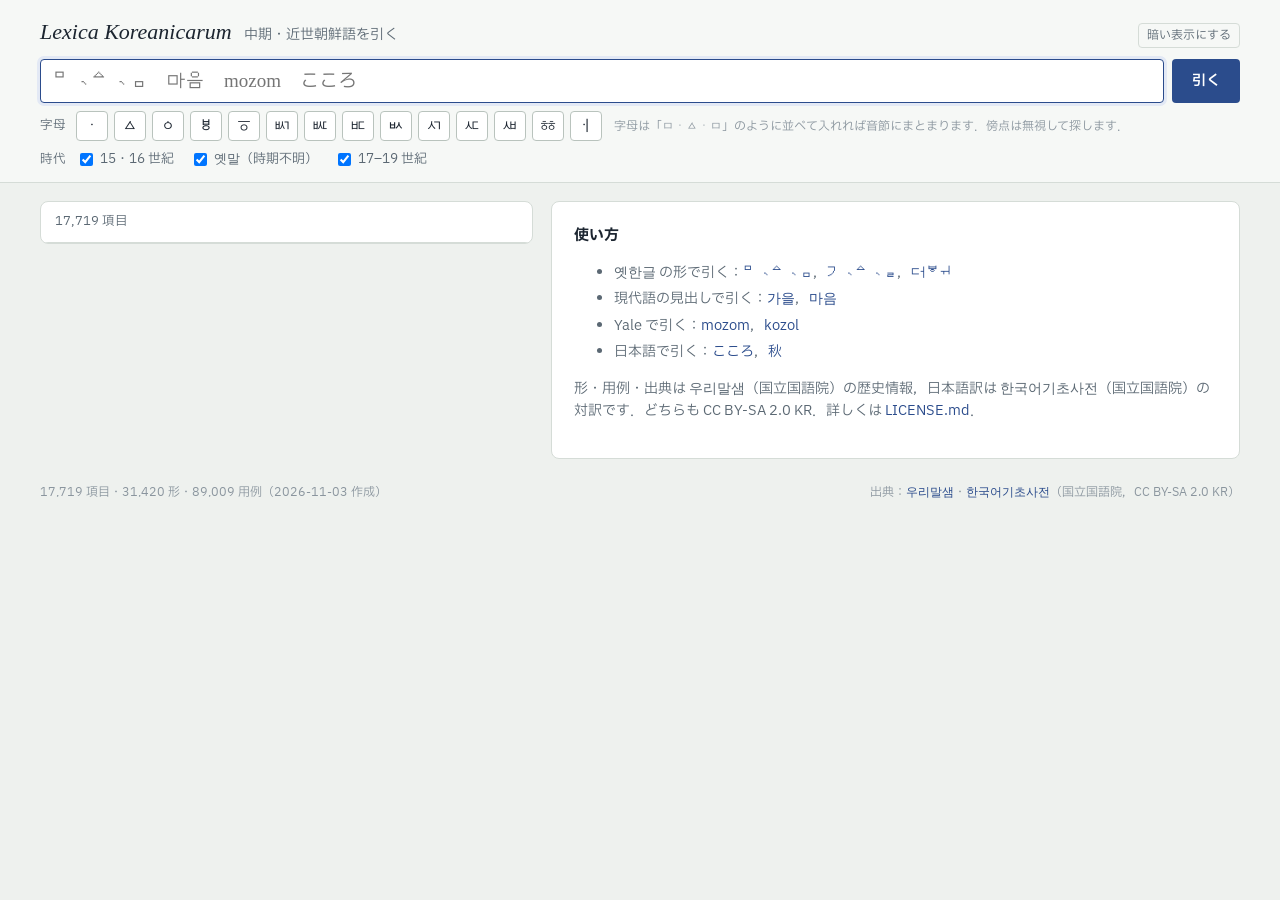
==== index.html @ c5886bed "中期・近世朝鮮語の検索サイト（初版） Co-Authored-By: Claude Opus 5.5 <noreply@anthropic.com> Claude-Session: https://c" ====
<!DOCTYPE html>
<html lang="ja">
<head>
<meta charset="UTF-8">
<meta name="viewport" content="width=device-width, initial-scale=1.0">
<title>中期朝鮮語を引く — Lexica Koreanicarum</title>
<meta name="description" content="우리말샘（国立国語院）の歴史情報から，15–19 世紀の朝鮮語の形と用例を引く検索ページ．">
<link rel="preconnect" href="https://fonts.googleapis.com">
<link rel="preconnect" href="https://fonts.gstatic.com" crossorigin>
<link rel="stylesheet" href="https://fonts.googleapis.com/css2?family=IBM+Plex+Sans+JP:wght@400;500;600&display=swap">
<link rel="stylesheet" href="site.css">
</head>
<body>
<header class="top">
  <div class="wrap top-row">
    <div class="mark"><span class="mark-title">Lexica Koreanicarum</span><span class="mark-sub">中期・近世朝鮮語を引く</span></div>
    <button type="button" class="link-btn" id="theme">暗い表示にする</button>
  </div>
  <div class="wrap">
    <form id="f" class="query" autocomplete="off" role="search">
      <input id="q" class="field big" type="search" placeholder="ᄆᆞᅀᆞᆷ　마음　mozom　こころ" aria-label="語を入れる" autofocus>
      <button class="btn" type="submit">引く</button>
    </form>
    <div class="palette" aria-label="옛한글 の字母を入れる">
      <span class="label">字母</span>
      <button type="button" data-ins="ㆍ" title="아래아">ㆍ</button><button type="button" data-ins="ㅿ" title="반치음">ㅿ</button>
      <button type="button" data-ins="ㆁ" title="옛이응">ㆁ</button><button type="button" data-ins="ㅸ" title="순경음 비읍">ㅸ</button>
      <button type="button" data-ins="ㆆ" title="여린히읗">ㆆ</button><button type="button" data-ins="ㅴ" title="ㅂㅅㄱ">ㅴ</button>
      <button type="button" data-ins="ㅵ" title="ㅂㅅㄷ">ㅵ</button><button type="button" data-ins="ㅳ" title="ㅂㄷ">ㅳ</button>
      <button type="button" data-ins="ㅄ" title="ㅂㅅ">ㅄ</button><button type="button" data-ins="ㅺ" title="ㅅㄱ">ㅺ</button>
      <button type="button" data-ins="ㅼ" title="ㅅㄷ">ㅼ</button><button type="button" data-ins="ㅽ" title="ㅅㅂ">ㅽ</button>
      <button type="button" data-ins="ㆅ" title="쌍히읗">ㆅ</button><button type="button" data-ins="ㆎ" title="ㆍ+ㅣ">ㆎ</button>
      <span class="hint">字母は「ㅁㆍㅿㆍㅁ」のように並べて入れれば音節にまとまります．傍点は無視して探します．</span>
    </div>
    <div class="stages" role="group" aria-label="時代で絞る">
      <span class="label">時代</span>
      <label><input type="checkbox" value="L" checked> 15・16 世紀</label>
      <label><input type="checkbox" value="O" checked> 옛말（時期不明）</label>
      <label><input type="checkbox" value="E" checked> 17–19 世紀</label>
    </div>
  </div>
</header>
<main class="wrap main">
  <section class="pane list-pane" aria-label="結果"><div class="pane-head"><span id="info">読み込み中…</span></div><ul id="results" class="list"></ul></section>
  <section class="pane detail-pane" aria-label="項目" id="detail">
    <div class="empty">
      <h2>使い方</h2>
      <ul>
        <li>옛한글 の形で引く：<a href="#q=ᄆᆞᅀᆞᆷ">ᄆᆞᅀᆞᆷ</a>，<a href="#q=ᄀᆞᅀᆞᆯ">ᄀᆞᅀᆞᆯ</a>，<a href="#q=더ᄫᅱ">더ᄫᅱ</a></li>
        <li>現代語の見出しで引く：<a href="#q=가을">가을</a>，<a href="#q=마음">마음</a></li>
        <li>Yale で引く：<a href="#q=mozom">mozom</a>，<a href="#q=kozol">kozol</a></li>
        <li>日本語で引く：<a href="#q=こころ">こころ</a>，<a href="#q=秋">秋</a></li>
      </ul>
      <p class="muted">形・用例・出典は 우리말샘（国立国語院）の歴史情報，日本語訳は 한국어기초사전（国立国語院）の対訳です．どちらも CC BY-SA 2.0 KR．詳しくは <a href="LICENSE.md">LICENSE.md</a>．</p>
    </div>
  </section>
</main>
<footer class="wrap foot">
  <span id="meta"></span>
  <span>出典：<a href="https://opendict.korean.go.kr/" rel="noopener">우리말샘</a>・<a href="https://krdict.korean.go.kr/" rel="noopener">한국어기초사전</a>（国立国語院，CC BY-SA 2.0 KR）</span>
</footer>
<script src="site.js"></script>
</body>
</html>
---- site.css ----
/* Lexica Koreanicarum — 中期朝鮮語検索（静的サイト）．本体 UI と同じ色と書体 */
:root {
  --paper: #EEF1EE; --surface: #FFFFFF; --surface-2: #F6F8F6; --ink: #1C2530; --muted: #5B6873; --faint: #8A959E;
  --rule: #D5DCD7; --rule-strong: #B9C3BD; --indigo: #2B4C8C; --indigo-soft: #E3E9F5; --celadon: #4F806B; --celadon-soft: #DDEBE3;
  --ochre: #F0DC95; --ochre-ink: #6E5612; --plum: #5A3E8E; --plum-soft: #F1EDF8;
  --font-ui: "IBM Plex Sans JP", "Yu Gothic UI", "Hiragino Sans", "Noto Sans CJK JP", "Noto Sans JP", system-ui, sans-serif;
  --font-hangul: "Noto Serif CJK KR", "Source Han Serif K", "Noto Serif KR", "HCR Batang", "함초롬바탕", "Noto Sans CJK KR", "Malgun Gothic", serif;
  --font-ipa: "Charis SIL", "Gentium Plus", "Doulos SIL", "Noto Serif", "Times New Roman", serif;
}
@media (prefers-color-scheme: dark) { :root:not([data-theme="light"]) {
  --paper: #12171C; --surface: #1A2027; --surface-2: #1F262E; --ink: #E2E7EA; --muted: #9AA6B0; --faint: #6F7B85; --rule: #2B343D; --rule-strong: #3A4550;
  --indigo: #93AEE8; --indigo-soft: #233150; --celadon: #8EC3AB; --celadon-soft: #1F3530; --ochre: #5C4B1C; --ochre-ink: #F1DC9B; --plum: #C3B2E8; --plum-soft: #2A2438; } }
:root[data-theme="dark"] {
  --paper: #12171C; --surface: #1A2027; --surface-2: #1F262E; --ink: #E2E7EA; --muted: #9AA6B0; --faint: #6F7B85; --rule: #2B343D; --rule-strong: #3A4550;
  --indigo: #93AEE8; --indigo-soft: #233150; --celadon: #8EC3AB; --celadon-soft: #1F3530; --ochre: #5C4B1C; --ochre-ink: #F1DC9B; --plum: #C3B2E8; --plum-soft: #2A2438; }
* { box-sizing: border-box; }
[hidden] { display: none !important; }
html, body { margin: 0; }
body { background: var(--paper); color: var(--ink); font: 14px/1.6 var(--font-ui); -webkit-font-smoothing: antialiased; }
a { color: var(--indigo); text-decoration: none; }
a:hover { text-decoration: underline; text-underline-offset: 3px; }
:focus-visible { outline: 2px solid var(--indigo); outline-offset: 2px; border-radius: 2px; }
.hangul { font-family: var(--font-hangul); }
.ipa { font-family: var(--font-ipa); }
.muted { color: var(--muted); } .faint { color: var(--faint); }
.wrap { max-width: 1240px; margin: 0 auto; padding: 0 20px; }

.top { background: var(--surface-2); border-bottom: 1px solid var(--rule); padding: 14px 0 12px; position: sticky; top: 0; z-index: 5; }
.top-row { display: flex; align-items: baseline; justify-content: space-between; margin-bottom: 10px; }
.mark { display: flex; align-items: baseline; gap: 12px; flex-wrap: wrap; }
.mark-title { font-family: var(--font-ipa); font-style: italic; font-size: 22px; }
.mark-sub { color: var(--muted); }
.link-btn { background: none; border: 1px solid var(--rule); border-radius: 4px; color: var(--muted); padding: 2px 8px; cursor: pointer; font: inherit; font-size: 12px; }
.query { display: flex; gap: 8px; }
.field { height: 44px; padding: 0 12px; border: 1px solid var(--rule-strong); border-radius: 4px; background: var(--surface); color: var(--ink); font: inherit; }
.field.big { flex: 1; font-size: 19px; font-family: var(--font-hangul), var(--font-ui); }
.field:focus { border-color: var(--indigo); outline: none; box-shadow: 0 0 0 3px var(--indigo-soft); }
.btn { height: 44px; padding: 0 20px; border: 0; border-radius: 4px; background: var(--indigo); color: var(--surface); font: inherit; font-weight: 600; cursor: pointer; }
.palette, .stages { display: flex; flex-wrap: wrap; gap: 4px 6px; align-items: center; margin-top: 8px; font-size: 13px; }
.palette button { font-family: var(--font-hangul); font-size: 16px; min-width: 32px; height: 30px; border: 1px solid var(--rule-strong); border-radius: 4px; background: var(--surface); color: var(--ink); cursor: pointer; }
.palette button:hover { border-color: var(--indigo); color: var(--indigo); }
.palette .hint { color: var(--faint); font-size: 12px; margin-left: 6px; }
.stages label { display: inline-flex; gap: 4px; align-items: center; margin-right: 10px; color: var(--muted); cursor: pointer; }
.label { color: var(--muted); font-size: 12.5px; margin-right: 4px; }

.main { display: grid; grid-template-columns: minmax(300px, 5fr) minmax(0, 7fr); gap: 18px; padding-top: 18px; padding-bottom: 24px; align-items: start; }
.pane { background: var(--surface); border: 1px solid var(--rule); border-radius: 8px; min-width: 0; }
.pane-head { padding: 10px 14px; border-bottom: 1px solid var(--rule); color: var(--muted); font-size: 12.5px; }
.list-pane, .detail-pane { max-height: calc(100vh - var(--top-h, 190px) - 40px); overflow: auto; }
.detail-pane { position: sticky; top: calc(var(--top-h, 190px) + 18px); }
.list { list-style: none; margin: 0; padding: 0; }
.item { padding: 10px 14px; border-bottom: 1px solid var(--rule); cursor: pointer; }
.item:hover { background: var(--surface-2); }
.item[aria-selected="true"] { background: var(--indigo-soft); box-shadow: inset 3px 0 0 var(--indigo); }
.item-head { display: flex; gap: 8px; align-items: baseline; flex-wrap: wrap; }
.item-hw { font-family: var(--font-hangul); font-size: 19px; }
.item-old { font-family: var(--font-hangul); font-size: 17px; color: var(--plum); }
.item-ja { font-size: 12.5px; color: var(--muted); }
.item-gl { font-size: 12.5px; color: var(--faint); overflow: hidden; white-space: nowrap; text-overflow: ellipsis; }
.empty { padding: 22px; color: var(--muted); }
.empty h2 { font-size: 15px; color: var(--ink); margin: 0 0 8px; }
.empty li { margin: 4px 0; }

.entry { padding: 18px 20px; }
.entry-hw { font-family: var(--font-hangul); font-size: 34px; line-height: 1.2; }
.entry-hw small { font-size: 15px; color: var(--faint); margin-left: 6px; }
.entry-ja { font-weight: 600; margin-top: 4px; }
.entry-gl { color: var(--muted); max-width: 70ch; margin-top: 4px; }
.tag { display: inline-block; font-size: 11.5px; padding: 0 6px; height: 20px; line-height: 19px; border-radius: 3px; border: 1px solid var(--rule); color: var(--muted); background: var(--surface-2); margin-right: 4px; white-space: nowrap; }
.v-L { color: var(--plum); background: var(--plum-soft); border-color: transparent; font-weight: 600; }
.v-O { color: var(--plum); background: var(--plum-soft); border-color: transparent; }
.v-E { color: var(--indigo); background: var(--indigo-soft); border-color: transparent; font-weight: 600; }
h3 { font-size: 13px; color: var(--muted); font-weight: 600; margin: 22px 0 8px; }
h3 .n { color: var(--faint); font-weight: 400; margin-left: 6px; }
table { border-collapse: collapse; width: 100%; font-size: 13px; }
th { text-align: left; font-weight: 500; color: var(--muted); font-size: 12px; padding: 6px 8px; border-bottom: 1px solid var(--rule-strong); }
td { padding: 6px 8px; border-bottom: 1px solid var(--rule); vertical-align: baseline; }
td.hangul { font-size: 18px; }
td.ctx { font-family: var(--font-hangul); font-size: 15px; line-height: 1.7; }
td.num { white-space: nowrap; color: var(--muted); }
mark { background: var(--ochre); color: var(--ochre-ink); padding: 0 2px; border-radius: 2px; }
.foot { display: flex; justify-content: space-between; gap: 12px; flex-wrap: wrap; color: var(--faint); font-size: 12px; padding-bottom: 24px; }
@media (max-width: 900px) {
  .main { grid-template-columns: minmax(0, 1fr); }
  .list-pane, .detail-pane { max-height: none; position: static; }
  .top { position: static; }
  .palette .hint { display: none; }
}
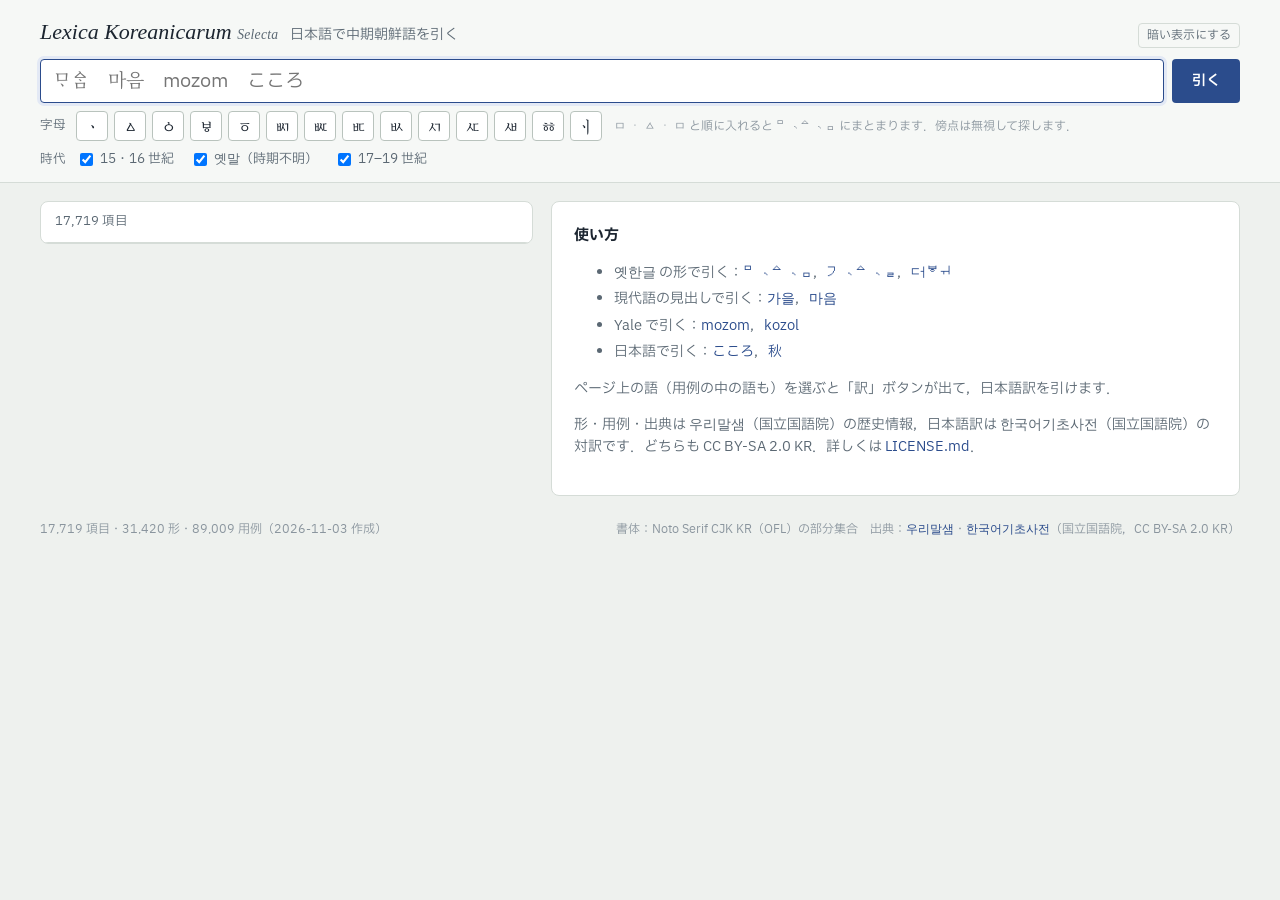
==== commit efef7d0e: "名称を Lexica Koreanicarum Selecta に；옛한글 書体の埋め込み，字母入力の修正，選んだ語の日本語訳 Co-Authored-By: Claude Opus 5.5 <nor" ====
--- a/index.html
+++ b/index.html
@@ -3,8 +3,9 @@
 <head>
 <meta charset="UTF-8">
 <meta name="viewport" content="width=device-width, initial-scale=1.0">
-<title>中期朝鮮語を引く — Lexica Koreanicarum</title>
+<title>日本語で中期朝鮮語を引く — Lexica Koreanicarum Selecta</title>
 <meta name="description" content="우리말샘（国立国語院）の歴史情報から，15–19 世紀の朝鮮語の形と用例を引く検索ページ．">
+<link rel="preload" href="fonts/hangul.woff" as="font" type="font/woff" crossorigin>
 <link rel="preconnect" href="https://fonts.googleapis.com">
 <link rel="preconnect" href="https://fonts.gstatic.com" crossorigin>
 <link rel="stylesheet" href="https://fonts.googleapis.com/css2?family=IBM+Plex+Sans+JP:wght@400;500;600&display=swap">
@@ -13,7 +14,7 @@
 <body>
 <header class="top">
   <div class="wrap top-row">
-    <div class="mark"><span class="mark-title">Lexica Koreanicarum</span><span class="mark-sub">中期・近世朝鮮語を引く</span></div>
+    <div class="mark"><span class="mark-title">Lexica Koreanicarum <span class="mark-selecta">Selecta</span></span><span class="mark-sub">日本語で中期朝鮮語を引く</span></div>
     <button type="button" class="link-btn" id="theme">暗い表示にする</button>
   </div>
   <div class="wrap">
@@ -30,7 +31,7 @@
       <button type="button" data-ins="ㅄ" title="ㅂㅅ">ㅄ</button><button type="button" data-ins="ㅺ" title="ㅅㄱ">ㅺ</button>
       <button type="button" data-ins="ㅼ" title="ㅅㄷ">ㅼ</button><button type="button" data-ins="ㅽ" title="ㅅㅂ">ㅽ</button>
       <button type="button" data-ins="ㆅ" title="쌍히읗">ㆅ</button><button type="button" data-ins="ㆎ" title="ㆍ+ㅣ">ㆎ</button>
-      <span class="hint">字母は「ㅁㆍㅿㆍㅁ」のように並べて入れれば音節にまとまります．傍点は無視して探します．</span>
+      <span class="hint">ㅁ ㆍ ㅿ ㆍ ㅁ と順に入れると ᄆᆞᅀᆞᆷ にまとまります．傍点は無視して探します．</span>
     </div>
     <div class="stages" role="group" aria-label="時代で絞る">
       <span class="label">時代</span>
@@ -51,13 +52,14 @@
         <li>Yale で引く：<a href="#q=mozom">mozom</a>，<a href="#q=kozol">kozol</a></li>
         <li>日本語で引く：<a href="#q=こころ">こころ</a>，<a href="#q=秋">秋</a></li>
       </ul>
+      <p class="muted">ページ上の語（用例の中の語も）を選ぶと「訳」ボタンが出て，日本語訳を引けます．</p>
       <p class="muted">形・用例・出典は 우리말샘（国立国語院）の歴史情報，日本語訳は 한국어기초사전（国立国語院）の対訳です．どちらも CC BY-SA 2.0 KR．詳しくは <a href="LICENSE.md">LICENSE.md</a>．</p>
     </div>
   </section>
 </main>
 <footer class="wrap foot">
   <span id="meta"></span>
-  <span>出典：<a href="https://opendict.korean.go.kr/" rel="noopener">우리말샘</a>・<a href="https://krdict.korean.go.kr/" rel="noopener">한국어기초사전</a>（国立国語院，CC BY-SA 2.0 KR）</span>
+  <span>書体：Noto Serif CJK KR（OFL）の部分集合　出典：<a href="https://opendict.korean.go.kr/" rel="noopener">우리말샘</a>・<a href="https://krdict.korean.go.kr/" rel="noopener">한국어기초사전</a>（国立国語院，CC BY-SA 2.0 KR）</span>
 </footer>
 <script src="site.js"></script>
 </body>
--- a/site.css
+++ b/site.css
@@ -1,10 +1,15 @@
-/* Lexica Koreanicarum — 中期朝鮮語検索（静的サイト）．本体 UI と同じ色と書体 */
+/* Lexica Koreanicarum Selecta — 中期朝鮮語検索（静的サイト）．本体 UI と同じ色と書体 */
+/* 옛한글 を合成表示できる書体（Noto Serif CJK KR の部分集合）．ハングルの範囲だけに使う */
+@font-face {
+  font-family: "LKS Hangul"; src: url("fonts/hangul.woff") format("woff"); font-display: swap;
+  unicode-range: U+1100-11FF, U+302E-302F, U+3130-318F, U+A960-A97F, U+AC00-D7A3, U+D7B0-D7FF, U+25CC;
+}
 :root {
   --paper: #EEF1EE; --surface: #FFFFFF; --surface-2: #F6F8F6; --ink: #1C2530; --muted: #5B6873; --faint: #8A959E;
   --rule: #D5DCD7; --rule-strong: #B9C3BD; --indigo: #2B4C8C; --indigo-soft: #E3E9F5; --celadon: #4F806B; --celadon-soft: #DDEBE3;
   --ochre: #F0DC95; --ochre-ink: #6E5612; --plum: #5A3E8E; --plum-soft: #F1EDF8;
   --font-ui: "IBM Plex Sans JP", "Yu Gothic UI", "Hiragino Sans", "Noto Sans CJK JP", "Noto Sans JP", system-ui, sans-serif;
-  --font-hangul: "Noto Serif CJK KR", "Source Han Serif K", "Noto Serif KR", "HCR Batang", "함초롬바탕", "Noto Sans CJK KR", "Malgun Gothic", serif;
+  --font-hangul: "LKS Hangul", "Noto Serif CJK KR", "Source Han Serif K", "Noto Serif KR", "HCR Batang", "함초롬바탕", "Noto Sans CJK KR", "Malgun Gothic", serif;
   --font-ipa: "Charis SIL", "Gentium Plus", "Doulos SIL", "Noto Serif", "Times New Roman", serif;
 }
 @media (prefers-color-scheme: dark) { :root:not([data-theme="light"]) {
@@ -29,11 +34,12 @@
 .top-row { display: flex; align-items: baseline; justify-content: space-between; margin-bottom: 10px; }
 .mark { display: flex; align-items: baseline; gap: 12px; flex-wrap: wrap; }
 .mark-title { font-family: var(--font-ipa); font-style: italic; font-size: 22px; }
+.mark-selecta { font-size: .62em; letter-spacing: .02em; color: var(--muted); }
 .mark-sub { color: var(--muted); }
-.link-btn { background: none; border: 1px solid var(--rule); border-radius: 4px; color: var(--muted); padding: 2px 8px; cursor: pointer; font: inherit; font-size: 12px; }
+.link-btn { white-space: nowrap; flex: none; background: none; border: 1px solid var(--rule); border-radius: 4px; color: var(--muted); padding: 2px 8px; cursor: pointer; font: inherit; font-size: 12px; }
 .query { display: flex; gap: 8px; }
 .field { height: 44px; padding: 0 12px; border: 1px solid var(--rule-strong); border-radius: 4px; background: var(--surface); color: var(--ink); font: inherit; }
-.field.big { flex: 1; font-size: 19px; font-family: var(--font-hangul), var(--font-ui); }
+.field.big { flex: 1; min-width: 0; font-size: 19px; font-family: "LKS Hangul", var(--font-ui); }
 .field:focus { border-color: var(--indigo); outline: none; box-shadow: 0 0 0 3px var(--indigo-soft); }
 .btn { height: 44px; padding: 0 20px; border: 0; border-radius: 4px; background: var(--indigo); color: var(--surface); font: inherit; font-weight: 600; cursor: pointer; }
 .palette, .stages { display: flex; flex-wrap: wrap; gap: 4px 6px; align-items: center; margin-top: 8px; font-size: 13px; }
@@ -86,3 +92,19 @@
   .top { position: static; }
   .palette .hint { display: none; }
 }
+
+/* 訳（選んだ語の日本語訳） */
+.tr-btn { position: absolute; z-index: 20; height: 28px; padding: 0 12px; border-radius: 14px; border: 0; background: var(--indigo); color: var(--surface); font: inherit; font-size: 13px; font-weight: 600; cursor: pointer; box-shadow: 0 4px 12px -4px rgba(0,0,0,.3); }
+.tr-pop { position: absolute; z-index: 21; width: min(420px, calc(100vw - 24px)); max-height: 60vh; overflow: auto; background: var(--surface); border: 1px solid var(--rule-strong); border-radius: 8px; box-shadow: 0 12px 32px -12px rgba(28,37,48,.35); }
+.tr-head { display: flex; gap: 6px; padding: 10px; border-bottom: 1px solid var(--rule); position: sticky; top: 0; background: var(--surface); }
+.tr-head input { flex: 1; min-width: 0; height: 34px; padding: 0 8px; border: 1px solid var(--rule-strong); border-radius: 4px; font: inherit; font-family: var(--font-hangul); font-size: 16px; background: var(--surface); color: var(--ink); }
+.tr-head button { height: 34px; padding: 0 12px; border: 0; border-radius: 4px; background: var(--indigo); color: var(--surface); font: inherit; cursor: pointer; }
+.tr-sec { padding: 6px 12px 0; font-size: 12px; color: var(--faint); }
+.tr-hit { padding: 8px 12px; border-bottom: 1px solid var(--rule); }
+.tr-hit:last-child { border-bottom: 0; }
+.tr-hw { font-family: var(--font-hangul); font-size: 17px; }
+.tr-ja { font-weight: 600; }
+.tr-def { font-size: 12.5px; color: var(--muted); }
+.tr-ko { font-size: 12px; color: var(--faint); }
+.tr-foot { padding: 8px 12px; font-size: 12px; border-top: 1px solid var(--rule); display: flex; gap: 12px; flex-wrap: wrap; }
+.loading { padding: 12px; color: var(--muted); }
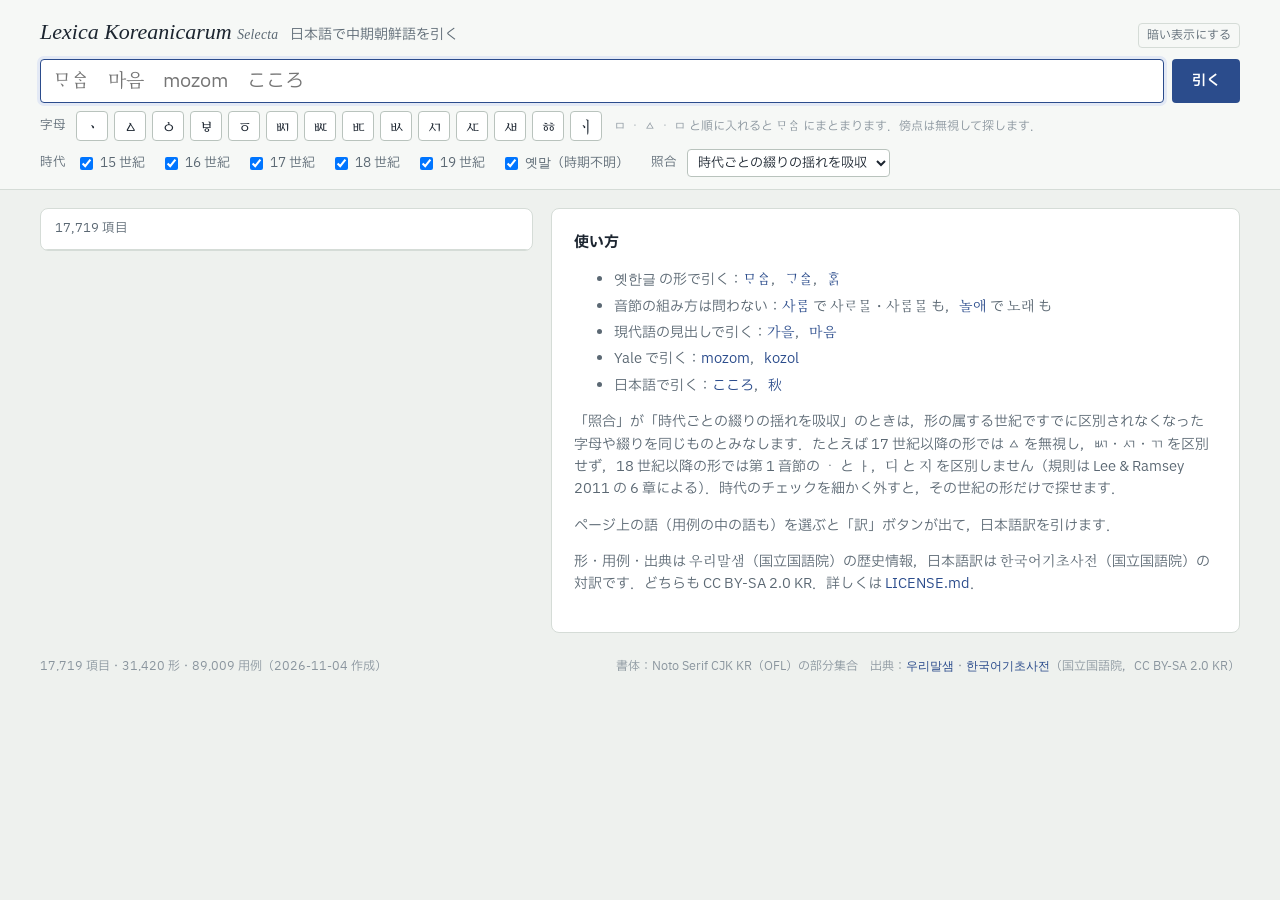
==== commit 16096079: "音節の組み方と時代ごとの綴りの揺れを吸収する検索；時代を世紀ごとに絞る - 사ᄅᆞᆷ で 사ᄅᆞᄆᆞᆯ・사ᄅᆞᆷᄆᆞᆯ を，사ᄅᆞᄆᆞᆯ で 사ᄅᆞᆷ を引ける（hkey.js；規則は Lee & R" ====
--- a/index.html
+++ b/index.html
@@ -31,13 +31,22 @@
       <button type="button" data-ins="ㅄ" title="ㅂㅅ">ㅄ</button><button type="button" data-ins="ㅺ" title="ㅅㄱ">ㅺ</button>
       <button type="button" data-ins="ㅼ" title="ㅅㄷ">ㅼ</button><button type="button" data-ins="ㅽ" title="ㅅㅂ">ㅽ</button>
       <button type="button" data-ins="ㆅ" title="쌍히읗">ㆅ</button><button type="button" data-ins="ㆎ" title="ㆍ+ㅣ">ㆎ</button>
-      <span class="hint">ㅁ ㆍ ㅿ ㆍ ㅁ と順に入れると ᄆᆞᅀᆞᆷ にまとまります．傍点は無視して探します．</span>
+      <span class="hint">ㅁ ㆍ ㅿ ㆍ ㅁ と順に入れると <span class="hangul">ᄆᆞᅀᆞᆷ</span> にまとまります．傍点は無視して探します．</span>
     </div>
     <div class="stages" role="group" aria-label="時代で絞る">
       <span class="label">時代</span>
-      <label><input type="checkbox" value="L" checked> 15・16 世紀</label>
-      <label><input type="checkbox" value="O" checked> 옛말（時期不明）</label>
-      <label><input type="checkbox" value="E" checked> 17–19 世紀</label>
+      <label><input type="checkbox" value="0" checked> 15 世紀</label>
+      <label><input type="checkbox" value="1" checked> 16 世紀</label>
+      <label><input type="checkbox" value="3" checked> 17 世紀</label>
+      <label><input type="checkbox" value="4" checked> 18 世紀</label>
+      <label><input type="checkbox" value="5" checked> 19 世紀</label>
+      <label><input type="checkbox" value="2" checked> 옛말（時期不明）</label>
+      <span class="label sep">照合</span>
+      <select id="mode" class="mode" aria-label="照合のしかた">
+        <option value="era" selected>時代ごとの綴りの揺れを吸収</option>
+        <option value="syl">音節の組み方だけ吸収</option>
+        <option value="exact">表記どおり</option>
+      </select>
     </div>
   </div>
 </header>
@@ -47,13 +56,15 @@
     <div class="empty">
       <h2>使い方</h2>
       <ul>
-        <li>옛한글 の形で引く：<a href="#q=ᄆᆞᅀᆞᆷ">ᄆᆞᅀᆞᆷ</a>，<a href="#q=ᄀᆞᅀᆞᆯ">ᄀᆞᅀᆞᆯ</a>，<a href="#q=더ᄫᅱ">더ᄫᅱ</a></li>
-        <li>現代語の見出しで引く：<a href="#q=가을">가을</a>，<a href="#q=마음">마음</a></li>
+        <li>옛한글 の形で引く：<a class="hangul" href="#q=ᄆᆞᅀᆞᆷ">ᄆᆞᅀᆞᆷ</a>，<a class="hangul" href="#q=ᄀᆞᅀᆞᆯ">ᄀᆞᅀᆞᆯ</a>，<a class="hangul" href="#q=ᄒᆞᆰ">ᄒᆞᆰ</a></li>
+        <li>音節の組み方は問わない：<a class="hangul" href="#q=사ᄅᆞᆷ">사ᄅᆞᆷ</a> で <span class="hangul">사ᄅᆞᄆᆞᆯ・사ᄅᆞᆷᄆᆞᆯ</span> も，<a class="hangul" href="#q=놀애">놀애</a> で <span class="hangul">노래</span> も</li>
+        <li>現代語の見出しで引く：<a class="hangul" href="#q=가을">가을</a>，<a class="hangul" href="#q=마음">마음</a></li>
         <li>Yale で引く：<a href="#q=mozom">mozom</a>，<a href="#q=kozol">kozol</a></li>
         <li>日本語で引く：<a href="#q=こころ">こころ</a>，<a href="#q=秋">秋</a></li>
       </ul>
+      <p class="muted">「照合」が「時代ごとの綴りの揺れを吸収」のときは，形の属する世紀ですでに区別されなくなった字母や綴りを同じものとみなします．たとえば 17 世紀以降の形では ㅿ を無視し，ㅴ・ㅺ・ㄲ を区別せず，18 世紀以降の形では第 1 音節の ㆍ と ㅏ，<span class="hangul">디</span> と <span class="hangul">지</span> を区別しません（規則は Lee &amp; Ramsey 2011 の 6 章による）．時代のチェックを細かく外すと，その世紀の形だけで探せます．</p>
       <p class="muted">ページ上の語（用例の中の語も）を選ぶと「訳」ボタンが出て，日本語訳を引けます．</p>
-      <p class="muted">形・用例・出典は 우리말샘（国立国語院）の歴史情報，日本語訳は 한국어기초사전（国立国語院）の対訳です．どちらも CC BY-SA 2.0 KR．詳しくは <a href="LICENSE.md">LICENSE.md</a>．</p>
+      <p class="muted">形・用例・出典は <span class="hangul">우리말샘</span>（国立国語院）の歴史情報，日本語訳は <span class="hangul">한국어기초사전</span>（国立国語院）の対訳です．どちらも CC BY-SA 2.0 KR．詳しくは <a href="LICENSE.md">LICENSE.md</a>．</p>
     </div>
   </section>
 </main>
@@ -61,6 +72,7 @@
   <span id="meta"></span>
   <span>書体：Noto Serif CJK KR（OFL）の部分集合　出典：<a href="https://opendict.korean.go.kr/" rel="noopener">우리말샘</a>・<a href="https://krdict.korean.go.kr/" rel="noopener">한국어기초사전</a>（国立国語院，CC BY-SA 2.0 KR）</span>
 </footer>
+<script src="hkey.js"></script>
 <script src="site.js"></script>
 </body>
 </html>
--- a/site.css
+++ b/site.css
@@ -1,5 +1,6 @@
 /* Lexica Koreanicarum Selecta — 中期朝鮮語検索（静的サイト）．本体 UI と同じ色と書体 */
-/* 옛한글 を合成表示できる書体（Noto Serif CJK KR の部分集合）．ハングルの範囲だけに使う */
+/* 옛한글 を合成表示できる書体（Noto Serif CJK KR の部分集合）．ハングルの範囲だけに使う．
+   옛한글 を含む要素には必ず .hangul（または --font-hangul）を付ける：iOS では system 書体に落ちると字母が音節にまとまらない */
 @font-face {
   font-family: "LKS Hangul"; src: url("fonts/hangul.woff") format("woff"); font-display: swap;
   unicode-range: U+1100-11FF, U+302E-302F, U+3130-318F, U+A960-A97F, U+AC00-D7A3, U+D7B0-D7FF, U+25CC;
@@ -48,6 +49,10 @@
 .palette .hint { color: var(--faint); font-size: 12px; margin-left: 6px; }
 .stages label { display: inline-flex; gap: 4px; align-items: center; margin-right: 10px; color: var(--muted); cursor: pointer; }
 .label { color: var(--muted); font-size: 12.5px; margin-right: 4px; }
+.label.sep { margin-left: 6px; }
+.mode { height: 28px; border: 1px solid var(--rule-strong); border-radius: 4px; background: var(--surface); color: var(--ink); font: inherit; font-size: 13px; padding: 0 6px; }
+tr.hit td { background: var(--ochre); color: var(--ochre-ink); }
+tr.hit td .tag { background: var(--surface); }
 
 .main { display: grid; grid-template-columns: minmax(300px, 5fr) minmax(0, 7fr); gap: 18px; padding-top: 18px; padding-bottom: 24px; align-items: start; }
 .pane { background: var(--surface); border: 1px solid var(--rule); border-radius: 8px; min-width: 0; }
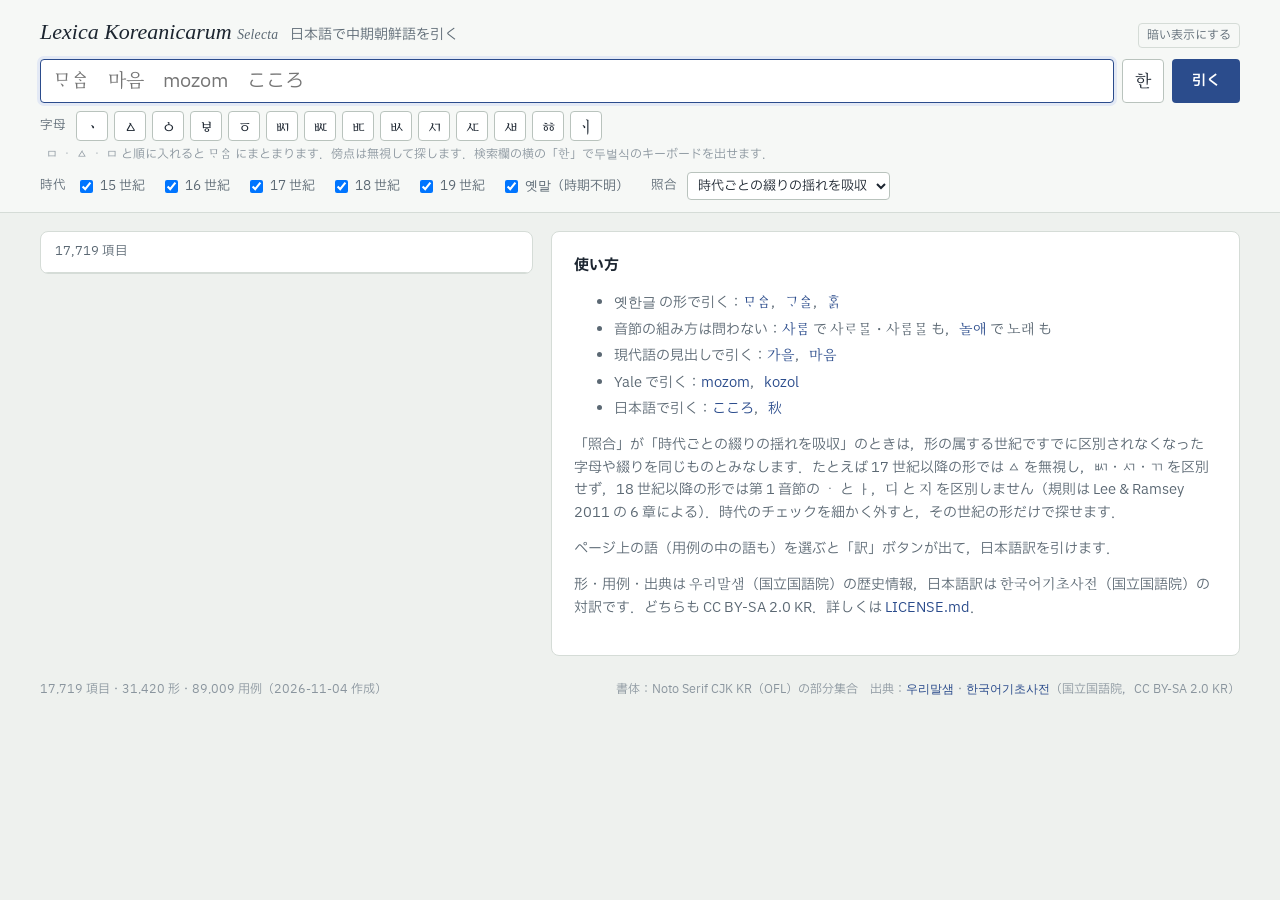
==== commit 715e3c32: "ハングルキーボード（두벌식＋옛한글 字母，手元のキーで打つ）；字母のボタンも겹모음・겹받침をまとめる Co-Authored-By: Claude Opus 5.5 <noreply@anthropi" ====
--- a/index.html
+++ b/index.html
@@ -31,7 +31,7 @@
       <button type="button" data-ins="ㅄ" title="ㅂㅅ">ㅄ</button><button type="button" data-ins="ㅺ" title="ㅅㄱ">ㅺ</button>
       <button type="button" data-ins="ㅼ" title="ㅅㄷ">ㅼ</button><button type="button" data-ins="ㅽ" title="ㅅㅂ">ㅽ</button>
       <button type="button" data-ins="ㆅ" title="쌍히읗">ㆅ</button><button type="button" data-ins="ㆎ" title="ㆍ+ㅣ">ㆎ</button>
-      <span class="hint">ㅁ ㆍ ㅿ ㆍ ㅁ と順に入れると <span class="hangul">ᄆᆞᅀᆞᆷ</span> にまとまります．傍点は無視して探します．</span>
+      <span class="hint">ㅁ ㆍ ㅿ ㆍ ㅁ と順に入れると <span class="hangul">ᄆᆞᅀᆞᆷ</span> にまとまります．傍点は無視して探します．検索欄の横の「<span class="hangul">한</span>」で두벌식のキーボードを出せます．</span>
     </div>
     <div class="stages" role="group" aria-label="時代で絞る">
       <span class="label">時代</span>
@@ -73,6 +73,7 @@
   <span>書体：Noto Serif CJK KR（OFL）の部分集合　出典：<a href="https://opendict.korean.go.kr/" rel="noopener">우리말샘</a>・<a href="https://krdict.korean.go.kr/" rel="noopener">한국어기초사전</a>（国立国語院，CC BY-SA 2.0 KR）</span>
 </footer>
 <script src="hkey.js"></script>
+<script src="hangulkbd.js"></script>
 <script src="site.js"></script>
 </body>
 </html>
--- a/site.css
+++ b/site.css
@@ -113,3 +113,22 @@
 .tr-ko { font-size: 12px; color: var(--faint); }
 .tr-foot { padding: 8px 12px; font-size: 12px; border-top: 1px solid var(--rule); display: flex; gap: 12px; flex-wrap: wrap; }
 .loading { padding: 12px; color: var(--muted); }
+
+/* 方言地図 */
+.dmap { display: flex; gap: 16px; align-items: flex-start; flex-wrap: wrap; }
+.dmap-svg { width: 260px; max-width: 100%; height: auto; flex: none; border: 1px solid var(--rule); border-radius: 6px; }
+.dm-sea { fill: var(--surface-2); }
+.dm-land { fill: var(--rule); stroke: var(--surface-2); stroke-width: .6; }
+.dm-prov { fill: var(--surface); stroke: var(--rule-strong); stroke-width: .6; }
+.dm-lit { fill: var(--indigo-soft); }
+.dm-other { fill: var(--faint); stroke: var(--surface); stroke-width: .8; }
+.dm-mark { transition: opacity .15s; }
+.dm-mark.dim { opacity: .12; }
+.dleg { list-style: none; margin: 0; padding: 0; flex: 1; min-width: 200px; max-height: 480px; overflow: auto; font-size: 13px; }
+.dleg li { display: grid; grid-template-columns: 18px auto 1fr; gap: 2px 8px; align-items: baseline; padding: 4px 6px; border-radius: 4px; cursor: pointer; }
+.dleg li:hover { background: var(--surface-2); }
+.dleg li[aria-pressed="true"] { background: var(--indigo-soft); }
+.dl-sym { align-self: center; display: flex; }
+.dl-form { font-size: 16px; }
+.dl-reg { color: var(--muted); font-size: 12px; }
+.dmap-note { font-size: 12px; margin: 6px 0 0; }
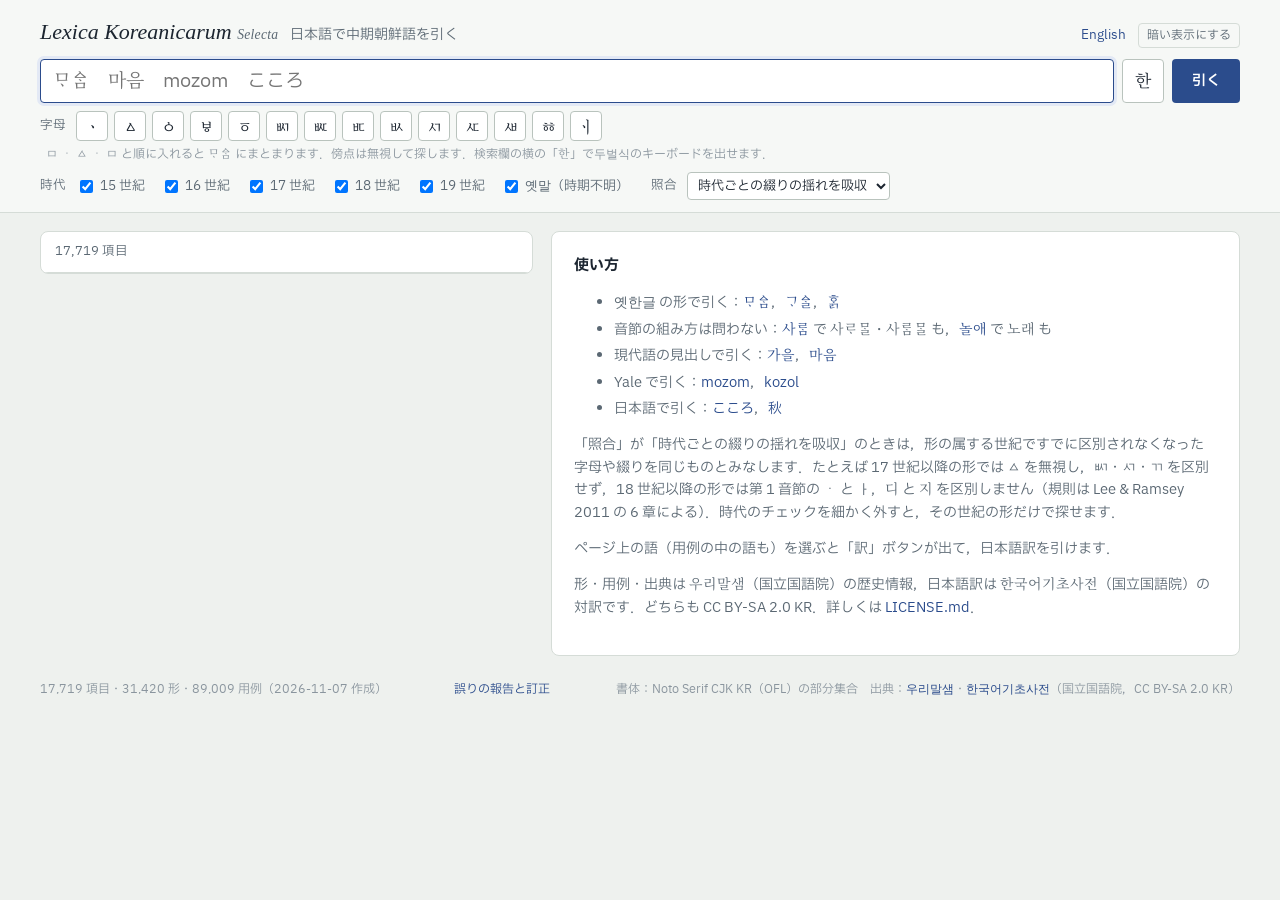
==== commit 6dbbcd82: "英語版（en/．同じデータ，英語の画面と英語訳）；訳・形の対応付けの誤りの報告（Issue の書式）と協力者による訂正（corrections/translations.tsv，CONTRIBUTIN" ====
--- a/index.html
+++ b/index.html
@@ -10,12 +10,13 @@
 <link rel="preconnect" href="https://fonts.gstatic.com" crossorigin>
 <link rel="stylesheet" href="https://fonts.googleapis.com/css2?family=IBM+Plex+Sans+JP:wght@400;500;600&display=swap">
 <link rel="stylesheet" href="site.css">
+<link rel="alternate" hreflang="en" href="en/">
 </head>
 <body>
 <header class="top">
   <div class="wrap top-row">
     <div class="mark"><span class="mark-title">Lexica Koreanicarum <span class="mark-selecta">Selecta</span></span><span class="mark-sub">日本語で中期朝鮮語を引く</span></div>
-    <button type="button" class="link-btn" id="theme">暗い表示にする</button>
+    <span class="top-links"><a href="en/" hreflang="en" lang="en">English</a><button type="button" class="link-btn" id="theme">暗い表示にする</button></span>
   </div>
   <div class="wrap">
     <form id="f" class="query" autocomplete="off" role="search">
@@ -70,6 +71,7 @@
 </main>
 <footer class="wrap foot">
   <span id="meta"></span>
+  <a href="https://github.com/anti-tail/LexicaCoreanicarumSelecta/blob/main/CONTRIBUTING.md#日本語" rel="noopener">誤りの報告と訂正</a>
   <span>書体：Noto Serif CJK KR（OFL）の部分集合　出典：<a href="https://opendict.korean.go.kr/" rel="noopener">우리말샘</a>・<a href="https://krdict.korean.go.kr/" rel="noopener">한국어기초사전</a>（国立国語院，CC BY-SA 2.0 KR）</span>
 </footer>
 <script src="hkey.js"></script>
--- a/site.css
+++ b/site.css
@@ -132,3 +132,8 @@
 .dl-form { font-size: 16px; }
 .dl-reg { color: var(--muted); font-size: 12px; }
 .dmap-note { font-size: 12px; margin: 6px 0 0; }
+.top-links { display: inline-flex; align-items: baseline; gap: 12px; font-size: 13px; }
+/* 誤りの報告と訂正の印 */
+.report { font-size: 12px; }
+.tag.fixed { background: var(--celadon-soft); color: var(--celadon); border-color: transparent; }
+tr.hidden-form td { opacity: .45; text-decoration: line-through; }
